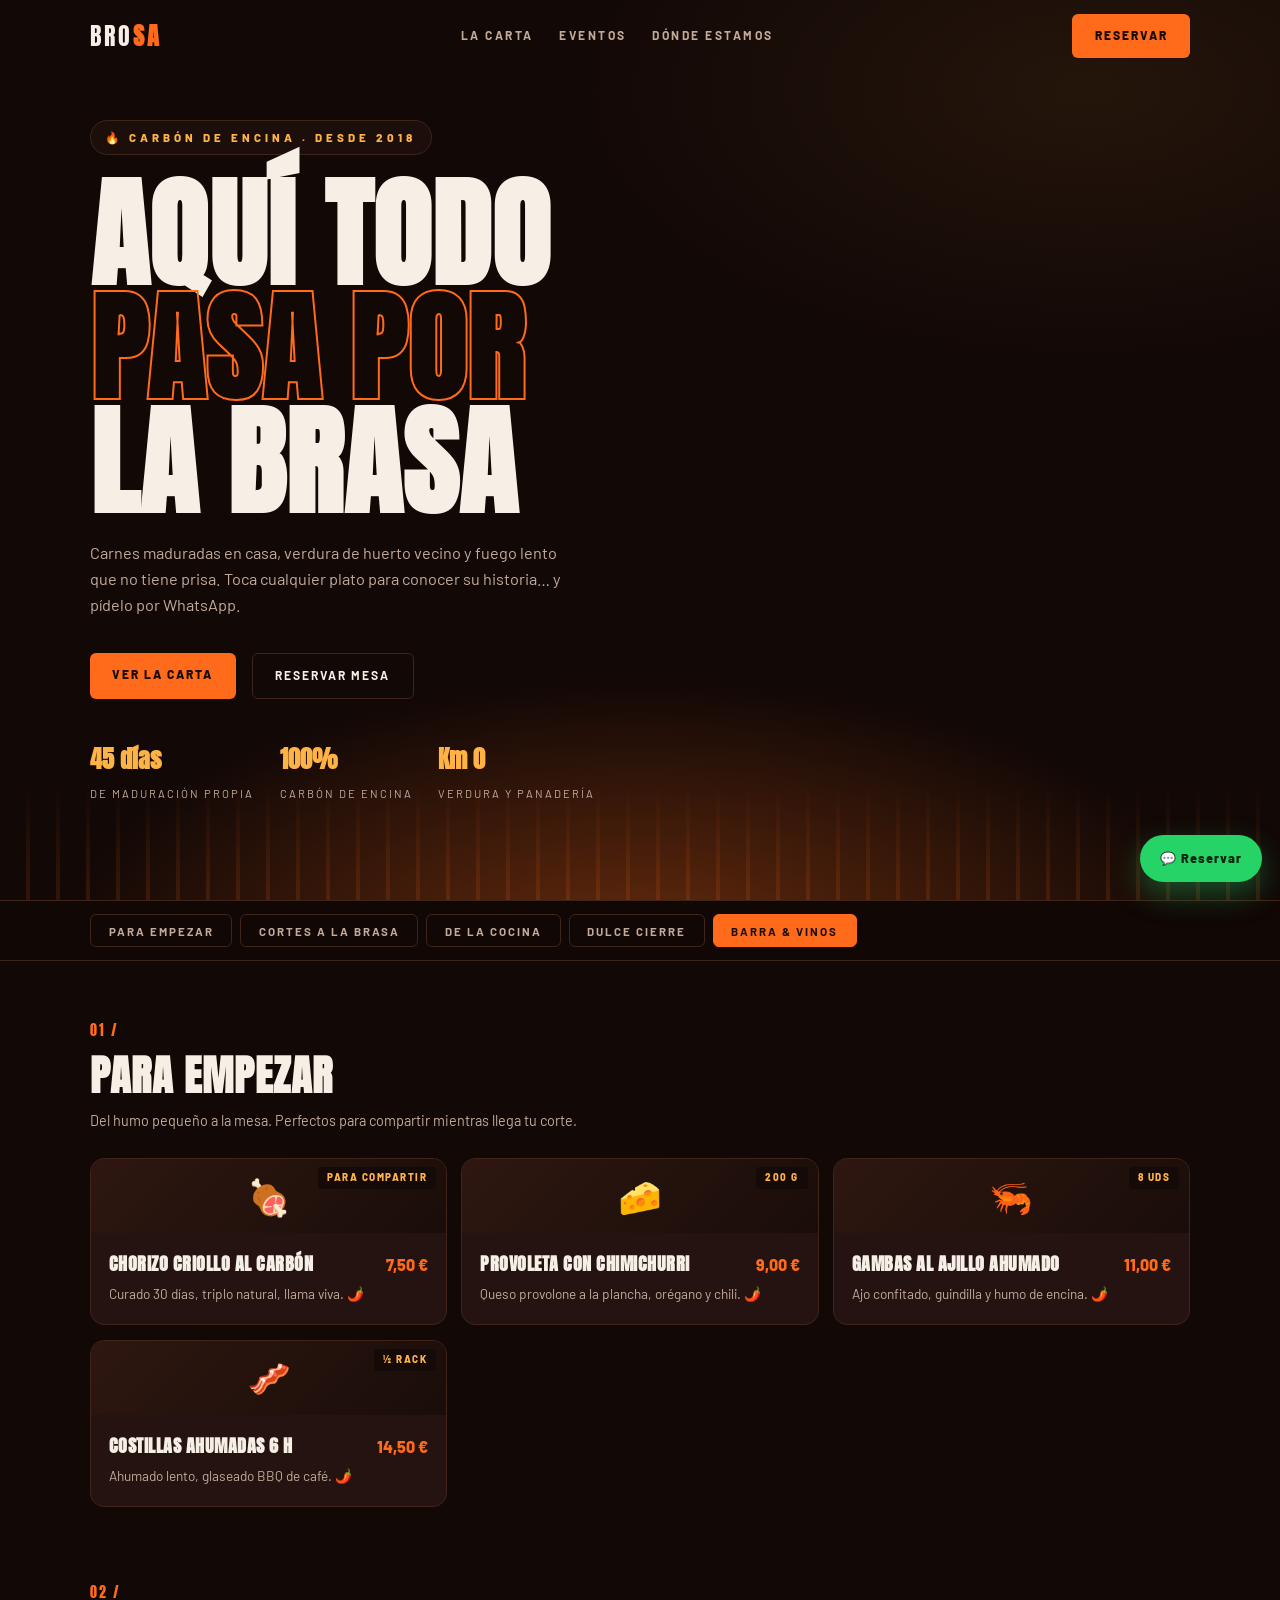
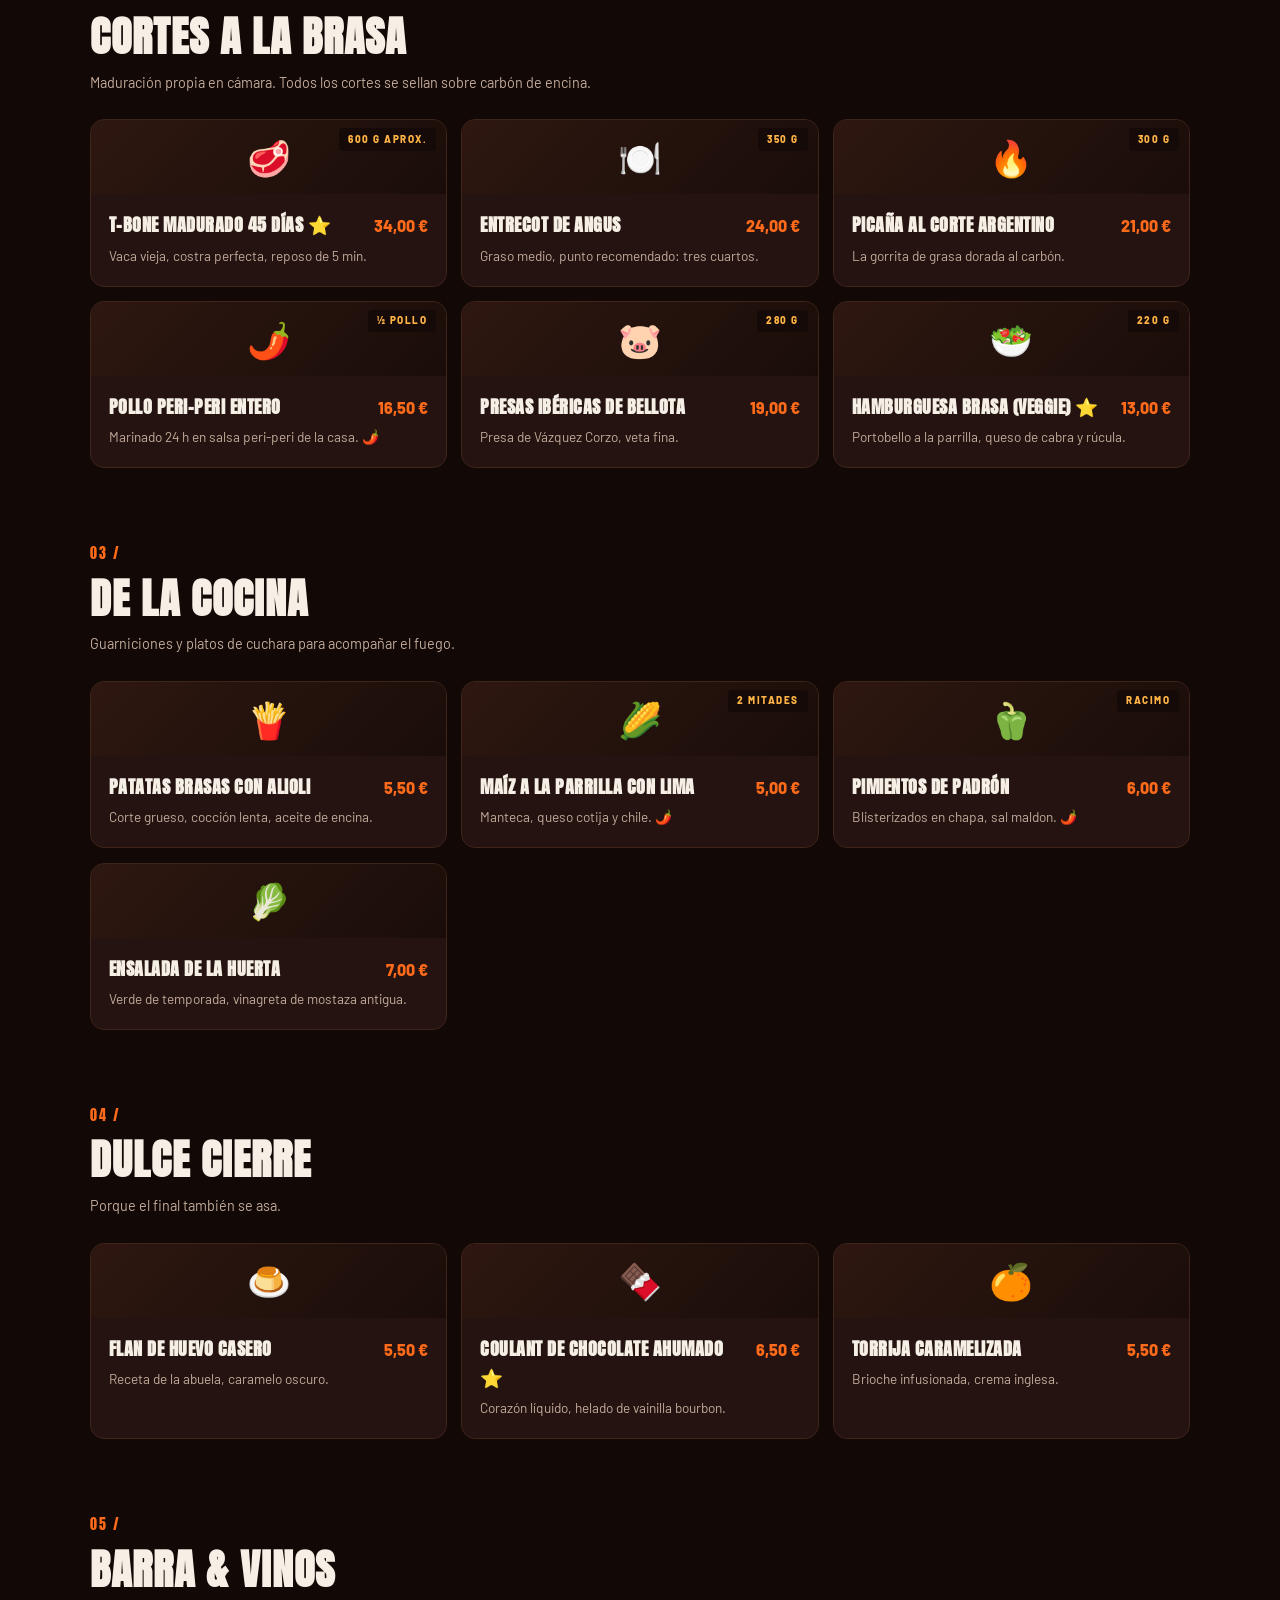
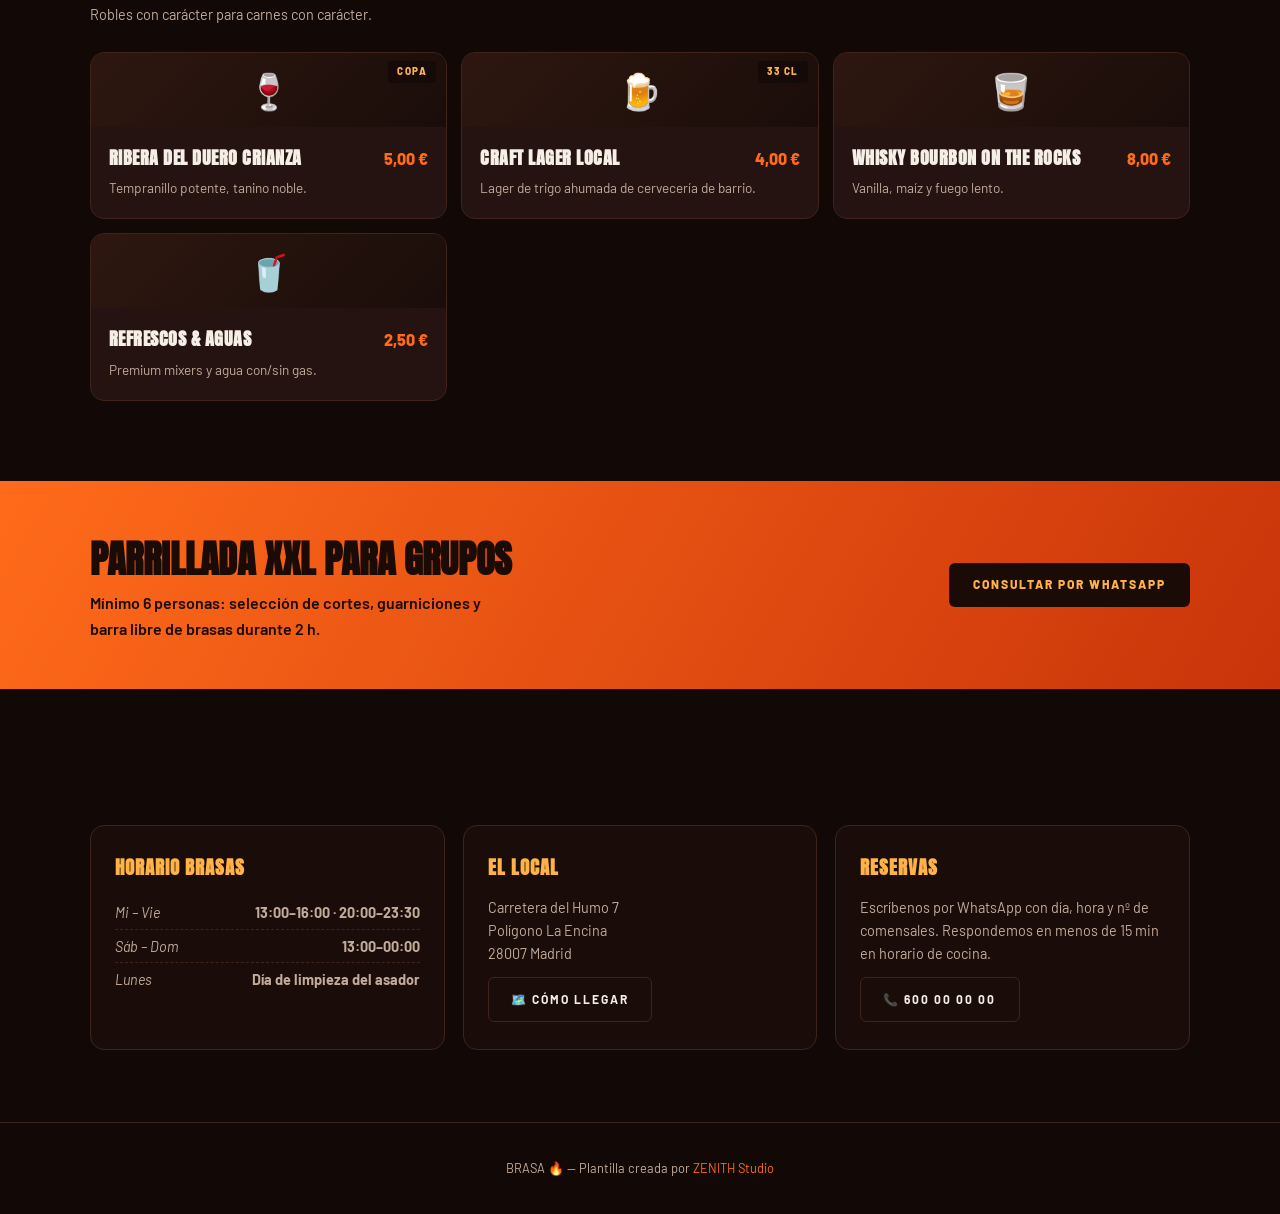
==== plantillas/brasa/index.html @ badf2548 "feat: showcase Zenith + 4 plantillas de menú (sakura, brasa, maremma, zest)" ====
<!DOCTYPE html>
<html lang="es">
<head>
  <meta charset="UTF-8">
  <meta name="viewport" content="width=device-width, initial-scale=1.0, viewport-fit=cover">
  <meta name="theme-color" content="#120806">
  <meta name="description" content="BRASA · Asador — Carta a la brasa con pedidos por WhatsApp. Plantilla web de ZENITH Studio.">
  <title>BRASA 🔥 Asador — Carta</title>

  <link rel="preconnect" href="https://fonts.googleapis.com">
  <link rel="preconnect" href="https://fonts.gstatic.com" crossorigin>
  <link href="https://fonts.googleapis.com/css2?family=Anton&family=Barlow:wght@400;600;800&display=swap" rel="stylesheet">
  <link rel="stylesheet" href="css/style.css">
</head>
<body>
  <!-- Header -->
  <header class="site-header">
    <div class="container header-row">
      <a class="brand" href="#top">BRO<b>SA</b></a>
      <nav class="nav-desktop" id="nav-desktop">
        <a href="#cortes">La carta</a>
        <a href="#promo">Eventos</a>
        <a href="#info">Dónde estamos</a>
      </nav>
      <a class="btn-fire" href="https://wa.me/34600000000?text=%C2%A1Hola%20Brasa!%20Quiero%20reservar%20mesa" target="_blank" rel="noopener">Reservar</a>
      <button class="burger" id="burger" aria-label="Abrir menú"><span></span><span></span><span></span></button>
    </div>
  </header>

  <!-- Hero -->
  <section class="hero" id="top">
    <div class="embers" id="embers" aria-hidden="true"></div>
    <div class="container">
      <span class="hero-kicker">🔥 Carbón de encina · Desde 2018</span>
      <h1>AQUÍ TODO<br><span class="stroke">PASA POR</span><br>LA BRASA</h1>
      <p>Carnes maduradas en casa, verdura de huerto vecino y fuego lento que no tiene prisa. Toca cualquier plato para conocer su historia… y pídelo por WhatsApp.</p>
      <div class="hero-actions">
        <a class="btn-fire" href="#para-empezar">Ver la carta</a>
        <a class="btn-ghost" href="https://wa.me/34600000000?text=%C2%A1Hola%20Brasa!%20Quiero%20reservar%20mesa" target="_blank" rel="noopener">Reservar mesa</a>
      </div>
      <div class="hero-badges">
        <div><b>45 días</b><span>de maduración propia</span></div>
        <div><b>100%</b><span>carbón de encina</span></div>
        <div><b>Km 0</b><span>verdura y panadería</span></div>
      </div>
    </div>
  </section>

  <!-- Categorías sticky -->
  <nav class="cat-bar" aria-label="Categorías de la carta">
    <div class="container"><div class="cat-scroll" id="cat-scroll"></div></div>
  </nav>

  <!-- Carta (renderizada desde js/menu-data.js) -->
  <main id="menu"></main>

  <!-- Promo -->
  <section class="promo" id="promo">
    <div class="container">
      <div>
        <h3>Parrillada XXL para grupos</h3>
        <p>Mínimo 6 personas: selección de cortes, guarniciones y barra libre de brasas durante 2 h.</p>
      </div>
      <a class="btn-dark" href="https://wa.me/34600000000?text=%C2%A1Hola%20Brasa!%20Quiero%20organizar%20una%20parrillada%20para%20grupo" target="_blank" rel="noopener">Consultar por WhatsApp</a>
    </div>
  </section>

  <!-- Info -->
  <section class="info" id="info">
    <div class="container">
      <div class="info-grid">
        <div class="info-card">
          <h3>Horario brasas</h3>
          <ul>
            <li><em>Mi – Vie</em><b>13:00–16:00 · 20:00–23:30</b></li>
            <li><em>Sáb – Dom</em><b>13:00–00:00</b></li>
            <li><em>Lunes</em><b>Día de limpieza del asador</b></li>
          </ul>
        </div>
        <div class="info-card">
          <h3>El local</h3>
          <p>Carretera del Humo 7<br>Polígono La Encina<br>28007 Madrid</p>
          <p style="margin-top:.7rem"><a class="btn-ghost" href="https://maps.google.com/?q=madrid" target="_blank" rel="noopener" style="display:inline-block">🗺️ Cómo llegar</a></p>
        </div>
        <div class="info-card">
          <h3>Reservas</h3>
          <p>Escríbenos por WhatsApp con día, hora y nº de comensales. Respondemos en menos de 15 min en horario de cocina.</p>
          <p style="margin-top:.7rem"><a class="btn-ghost" href="tel:+34600000000" style="display:inline-block">📞 600 00 00 00</a></p>
        </div>
      </div>
    </div>
  </section>

  <footer>
    <div class="container">
      <p>BRASA 🔥 — Plantilla creada por <a href="https://zenithdevopt.netlify.app/" target="_blank" rel="noopener">ZENITH Studio</a></p>
    </div>
  </footer>

  <!-- FAB reserva -->
  <a class="fab" href="https://wa.me/34600000000?text=%C2%A1Hola%20Brasa!%20Quiero%20reservar%20mesa" target="_blank" rel="noopener">💬 Reservar</a>

  <!-- Modal detalle plato -->
  <div class="modal-bg" id="modal-bg"><div class="modal" id="modal" role="dialog" aria-modal="true"></div></div>

  <script src="js/menu-data.js"></script>
  <script src="js/main.js"></script>
</body>
</html>
---- plantillas/brasa/css/style.css ----
/* ===================================
   BRASA · Asador — Plantilla ZENITH
   Carbón & fuego · mobile-first
   =================================== */

:root {
  --bg: #120806;
  --bg-2: #1a0d09;
  --card: #241310;
  --line: #3f241a;
  --text: #f6efe6;
  --muted: #c2ab9b;
  --fire: #ff6b1a;
  --ember: #ffb347;
  --radius: 14px;
  --font-display: "Anton", "Arial Black", sans-serif;
  --font-body: "Barlow", "Noto Sans JP", sans-serif;
}

*, *::before, *::after { margin: 0; padding: 0; box-sizing: border-box; }
html { scroll-behavior: smooth; }
body { font-family: var(--font-body); background: var(--bg); color: var(--text); line-height: 1.6; overflow-x: hidden; -webkit-font-smoothing: antialiased; }
img { max-width: 100%; display: block; }
a { color: inherit; text-decoration: none; }
ul { list-style: none; }
.container { width: min(1100px, 100% - 2.5rem); margin-inline: auto; }

/* ---------- Header ---------- */
.site-header { position: fixed; inset: 0 0 auto 0; z-index: 50; padding: 0.9rem 0; transition: 0.3s; }
.site-header.scrolled { background: rgba(18, 8, 6, 0.94); backdrop-filter: blur(12px); border-bottom: 1px solid var(--line); }
.header-row { display: flex; align-items: center; justify-content: space-between; gap: 1rem; }
.brand { font-family: var(--font-display); font-size: 1.5rem; letter-spacing: 3px; }
.brand b { color: var(--fire); }
.nav-desktop { display: flex; gap: 1.6rem; }
.nav-desktop a { font-size: 0.75rem; font-weight: 700; letter-spacing: 2.5px; text-transform: uppercase; color: var(--muted); transition: 0.25s; }
.nav-desktop a:hover { color: var(--ember); }
.burger { display: none; width: 30px; height: 24px; background: none; border: 0; cursor: pointer; }
.burger span { display: block; height: 2px; background: var(--text); margin: 5px 0; transition: 0.3s; }
.burger.open span:nth-child(1) { transform: translateY(7px) rotate(45deg); }
.burger.open span:nth-child(2) { opacity: 0; }
.burger.open span:nth-child(3) { transform: translateY(-7px) rotate(-45deg); }
.btn-fire {
  display: inline-block; background: var(--fire); color: #1a0b06; font-weight: 800;
  font-size: 0.75rem; letter-spacing: 2px; text-transform: uppercase;
  padding: 0.75rem 1.4rem; border-radius: 6px; border: 0; cursor: pointer; transition: 0.25s;
}
.btn-fire:hover { background: var(--ember); transform: translateY(-2px); box-shadow: 0 10px 26px rgba(255, 107, 26, 0.35); }

/* ---------- Hero ---------- */
.hero {
  min-height: 100svh; display: flex; align-items: center; position: relative; overflow: hidden;
  padding: 6.5rem 0 5rem;
  background:
    radial-gradient(ellipse 70% 45% at 50% 105%, rgba(255, 107, 26, 0.35), transparent 65%),
    radial-gradient(ellipse 40% 30% at 85% 10%, rgba(255, 179, 71, 0.08), transparent),
    var(--bg);
}
.hero::after { /* brasas del suelo */
  content: ""; position: absolute; left: 0; right: 0; bottom: 0; height: 120px;
  background: repeating-linear-gradient(90deg, transparent 0 26px, rgba(255, 107, 26, 0.14) 26px 30px);
  mask-image: linear-gradient(transparent, black);
  -webkit-mask-image: linear-gradient(transparent, black);
}
.embers { position: absolute; inset: 0; pointer-events: none; }
.ember-dot {
  position: absolute; bottom: -10px; width: 5px; height: 5px; border-radius: 50%;
  background: radial-gradient(circle, var(--ember), var(--fire));
  animation: rise linear forwards; opacity: 0;
}
@keyframes rise {
  0% { transform: translateY(0) scale(1); opacity: 0.9; }
  100% { transform: translateY(-85vh) translateX(var(--sway, 30px)) scale(0.2); opacity: 0; }
}
.hero-kicker { display: inline-block; font-weight: 800; font-size: 0.72rem; letter-spacing: 4px; text-transform: uppercase; color: var(--ember); border: 1px solid var(--line); padding: 0.45rem 0.9rem; border-radius: 999px; margin-bottom: 1.4rem; background: rgba(36, 19, 16, 0.6); }
.hero h1 { font-family: var(--font-display); font-size: clamp(3rem, 13vw, 7.5rem); line-height: 0.95; text-transform: uppercase; letter-spacing: 1px; }
.hero h1 .stroke { color: transparent; -webkit-text-stroke: 2px var(--fire); }
.hero p { max-width: 30rem; color: var(--muted); margin: 1.3rem 0 2.2rem; font-size: 1.02rem; }
.hero-actions { display: flex; gap: 1rem; flex-wrap: wrap; }
.btn-ghost { border: 1px solid var(--line); color: var(--text); padding: 0.75rem 1.4rem; border-radius: 6px; font-weight: 700; font-size: 0.75rem; letter-spacing: 2px; text-transform: uppercase; transition: 0.25s; display: inline-block; }
.btn-ghost:hover { border-color: var(--fire); color: var(--fire); }
.hero-badges { display: flex; gap: 1.6rem; margin-top: 2.6rem; flex-wrap: wrap; }
.hero-badges div b { display: block; font-family: var(--font-display); font-size: 1.5rem; color: var(--ember); }
.hero-badges div span { font-size: 0.7rem; letter-spacing: 2px; text-transform: uppercase; color: var(--muted); }

/* ---------- Categorías sticky ---------- */
.cat-bar { position: sticky; top: 0; z-index: 40; background: rgba(18, 8, 6, 0.95); backdrop-filter: blur(12px); border-block: 1px solid var(--line); }
.cat-scroll { display: flex; gap: 0.5rem; overflow-x: auto; padding: 0.8rem 0; scrollbar-width: none; }
.cat-scroll::-webkit-scrollbar { display: none; }
.chip {
  flex: 0 0 auto; background: transparent; border: 1px solid var(--line); color: var(--muted);
  font-family: var(--font-body); font-weight: 700; font-size: 0.72rem; letter-spacing: 2px; text-transform: uppercase;
  padding: 0.55rem 1.1rem; border-radius: 6px; cursor: pointer; transition: 0.25s;
}
.chip.active, .chip:hover { background: var(--fire); border-color: var(--fire); color: #1a0b06; }

/* ---------- Carta ---------- */
.menu-section { padding: 3.5rem 0 1rem; scroll-margin-top: 4.2rem; }
.menu-head { margin-bottom: 1.6rem; }
.menu-head .num { font-family: var(--font-display); color: var(--fire); font-size: 0.9rem; letter-spacing: 2px; }
.menu-head h2 { font-family: var(--font-display); text-transform: uppercase; font-size: clamp(1.8rem, 6vw, 2.6rem); letter-spacing: 1px; }
.menu-head p { color: var(--muted); font-size: 0.9rem; max-width: 34rem; }

.dish-list { display: grid; gap: 0.9rem; grid-template-columns: repeat(auto-fill, minmax(min(100%, 330px), 1fr)); }
.dish {
  background: var(--card); border: 1px solid var(--line); border-radius: var(--radius);
  overflow: hidden; cursor: pointer; transition: 0.3s; outline-offset: 2px;
  opacity: 0; transform: translateY(20px);
}
.dish.visible { opacity: 1; transform: none; transition: opacity 0.5s ease, transform 0.5s ease, border-color 0.3s; }
.dish:hover { border-color: var(--fire); transform: translateY(-4px); }
.dish-banner { height: 74px; display: grid; place-items: center; font-size: 2.2rem; background: linear-gradient(135deg, #2e1710, #1a0d09); position: relative; }
.dish-banner .weight { position: absolute; top: 8px; right: 10px; font-size: 0.62rem; font-weight: 800; letter-spacing: 1.5px; text-transform: uppercase; color: var(--ember); background: rgba(18, 8, 6, 0.75); padding: 0.2rem 0.55rem; border-radius: 4px; }
.dish-body { padding: 1rem 1.1rem 1.2rem; }
.dish-top { display: flex; justify-content: space-between; gap: 0.8rem; align-items: baseline; }
.dish-name { font-family: var(--font-display); font-size: 1.15rem; letter-spacing: 0.5px; text-transform: uppercase; }
.dish-price { color: var(--fire); font-weight: 800; white-space: nowrap; }
.dish-desc { color: var(--muted); font-size: 0.85rem; margin-top: 0.3rem; }
.spicy { color: #ff4d2e; letter-spacing: 1px; }

/* ---------- Franja promo ---------- */
.promo { margin: 4rem 0; padding: 3rem 0; background: linear-gradient(120deg, #ff6b1a, #c9340a); color: #1a0b06; position: relative; overflow: hidden; }
.promo .container { display: flex; align-items: center; justify-content: space-between; gap: 1.5rem; flex-wrap: wrap; }
.promo h3 { font-family: var(--font-display); font-size: clamp(1.6rem, 5vw, 2.4rem); text-transform: uppercase; }
.promo p { font-weight: 600; max-width: 26rem; }
.promo .btn-dark { background: #1a0b06; color: var(--ember); padding: 0.8rem 1.5rem; border-radius: 6px; font-weight: 800; letter-spacing: 2px; text-transform: uppercase; font-size: 0.75rem; transition: 0.25s; }
.promo .btn-dark:hover { transform: translateY(-2px); box-shadow: 0 12px 26px rgba(0,0,0,.35); }

/* ---------- Info ---------- */
.info { padding: 4.5rem 0; }
.info-grid { display: grid; gap: 1.1rem; grid-template-columns: repeat(auto-fit, minmax(240px, 1fr)); }
.info-card { background: var(--bg-2); border: 1px solid var(--line); border-radius: var(--radius); padding: 1.7rem 1.5rem; }
.info-card h3 { font-family: var(--font-display); text-transform: uppercase; letter-spacing: 1px; margin-bottom: 0.8rem; color: var(--ember); }
.info-card p, .info-card li { color: var(--muted); font-size: 0.9rem; }
.info-card li { display: flex; justify-content: space-between; padding: 0.3rem 0; border-bottom: 1px dashed var(--line); }
.info-card li:last-child { border: 0; }

footer { border-top: 1px solid var(--line); padding: 2.2rem 0; text-align: center; color: var(--muted); font-size: 0.8rem; }
footer a { color: var(--fire); }

/* ---------- FAB WhatsApp ---------- */
.fab {
  position: fixed; right: 1.1rem; bottom: calc(1.1rem + env(safe-area-inset-bottom)); z-index: 60;
  display: inline-flex; align-items: center; gap: 0.5rem;
  background: #25d366; color: #07260f; font-weight: 800; font-size: 0.8rem; letter-spacing: 1px;
  padding: 0.85rem 1.25rem; border-radius: 999px; box-shadow: 0 12px 30px rgba(37, 211, 102, 0.35);
  transition: 0.25s;
}
.fab:hover { transform: scale(1.06); }

/* ---------- Modal plato ---------- */
.modal-bg { position: fixed; inset: 0; z-index: 90; background: rgba(8, 3, 2, 0.78); backdrop-filter: blur(5px); display: grid; place-items: end center; opacity: 0; pointer-events: none; transition: 0.3s; }
.modal-bg.open { opacity: 1; pointer-events: auto; }
.modal {
  width: min(520px, 100%); background: var(--bg-2); border: 1px solid var(--line); border-bottom: 0;
  border-radius: 18px 18px 0 0; padding: 1.6rem 1.6rem 2.2rem;
  transform: translateY(60px); transition: 0.35s cubic-bezier(0.22, 1, 0.36, 1);
  max-height: 85svh; overflow-y: auto;
}
.modal-bg.open .modal { transform: none; }
@media (min-width: 721px) { .modal-bg { place-items: center; } .modal { border-radius: 18px; border-bottom: 1px solid var(--line); } }
.modal-art { font-size: 3rem; }
.modal h3 { font-family: var(--font-display); text-transform: uppercase; font-size: 1.7rem; margin: 0.4rem 0 0.2rem; }
.modal .modal-price { color: var(--fire); font-weight: 800; font-size: 1.3rem; margin-bottom: 0.8rem; }
.modal p { color: var(--muted); font-size: 0.95rem; margin-bottom: 1.4rem; }
.modal-actions { display: flex; gap: 0.8rem; flex-wrap: wrap; }

/* ---------- Responsive ---------- */
@media (max-width: 860px) {
  .nav-desktop { display: none; }
  .burger { display: block; }
  .header-row > .btn-fire { display: none; }
  .nav-desktop.mobile-open {
    display: flex; position: fixed; inset: 0; z-index: 55; background: rgba(18, 8, 6, 0.98);
    flex-direction: column; align-items: center; justify-content: center; gap: 2.2rem;
  }
  .nav-desktop.mobile-open a { font-size: 1.05rem; }
}
@media (prefers-reduced-motion: reduce) { *, *::before, *::after { animation-duration: 0.01ms !important; transition-duration: 0.01ms !important; } }
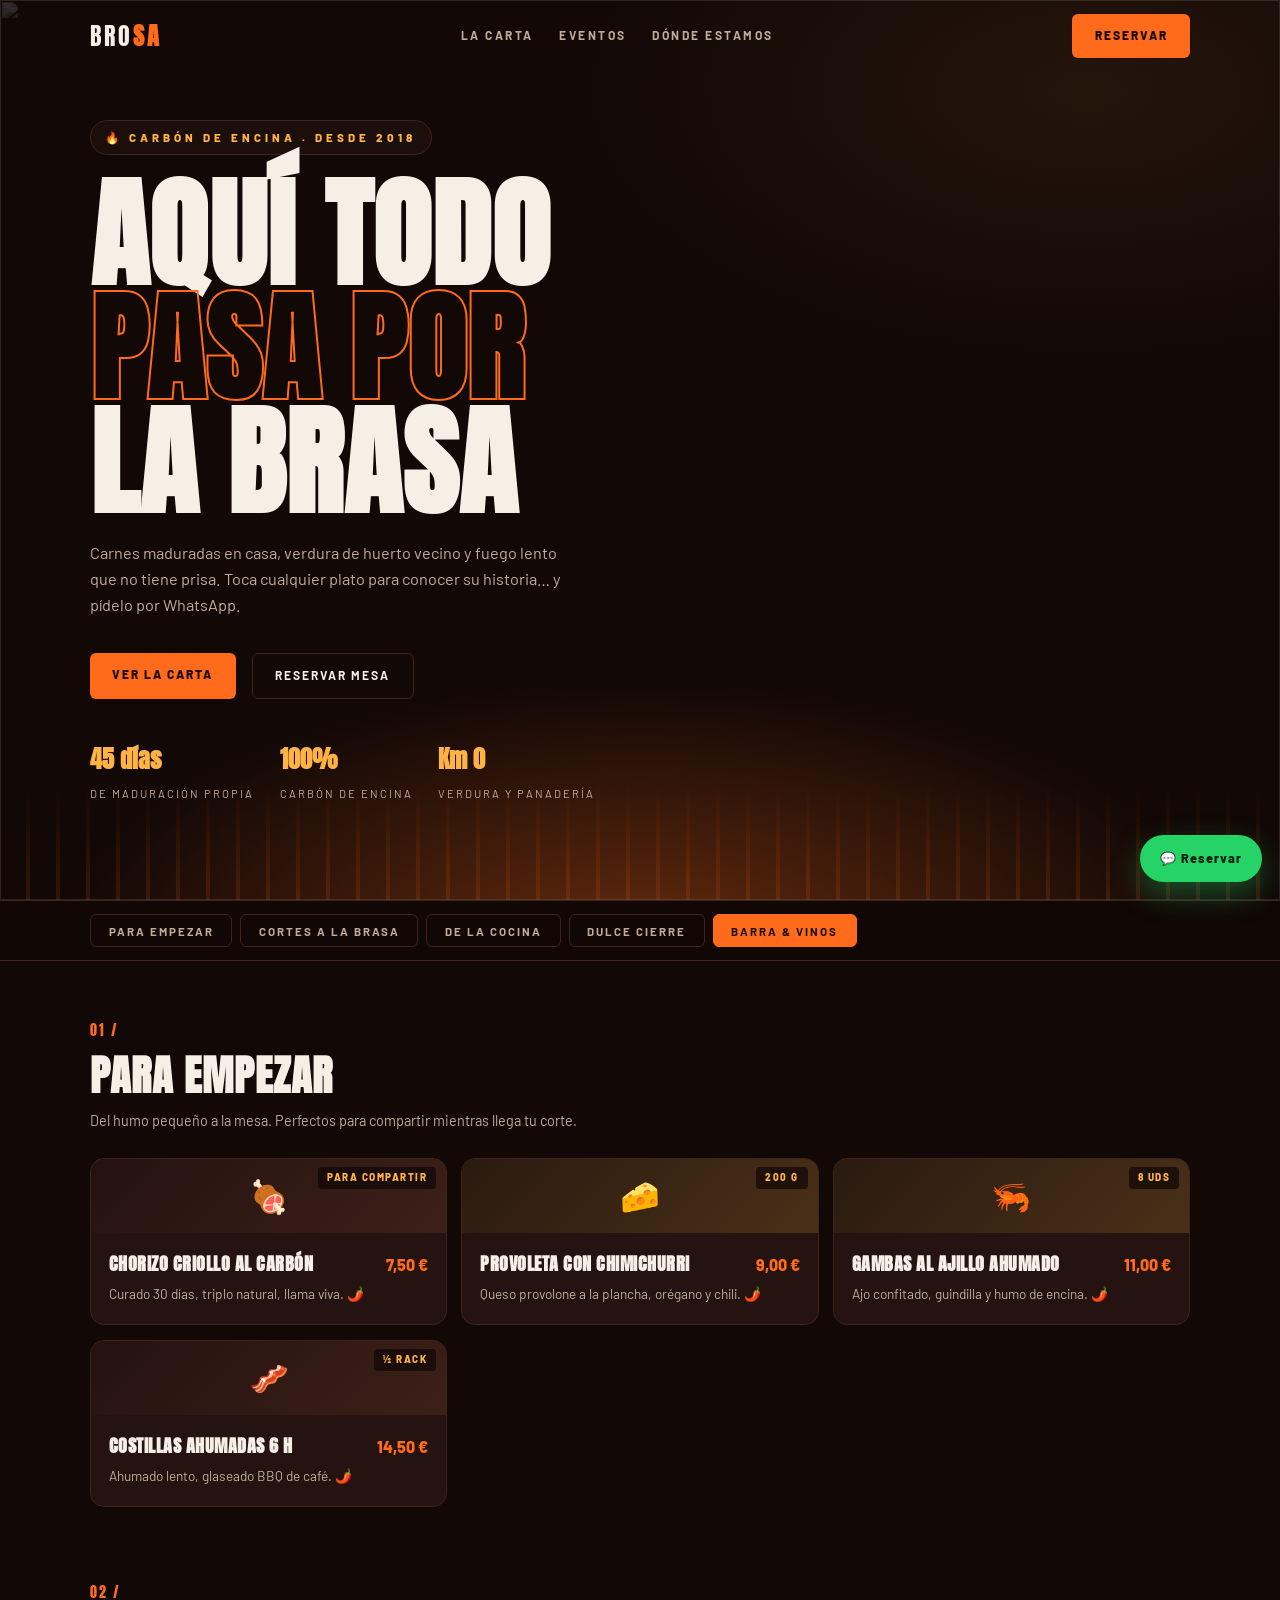
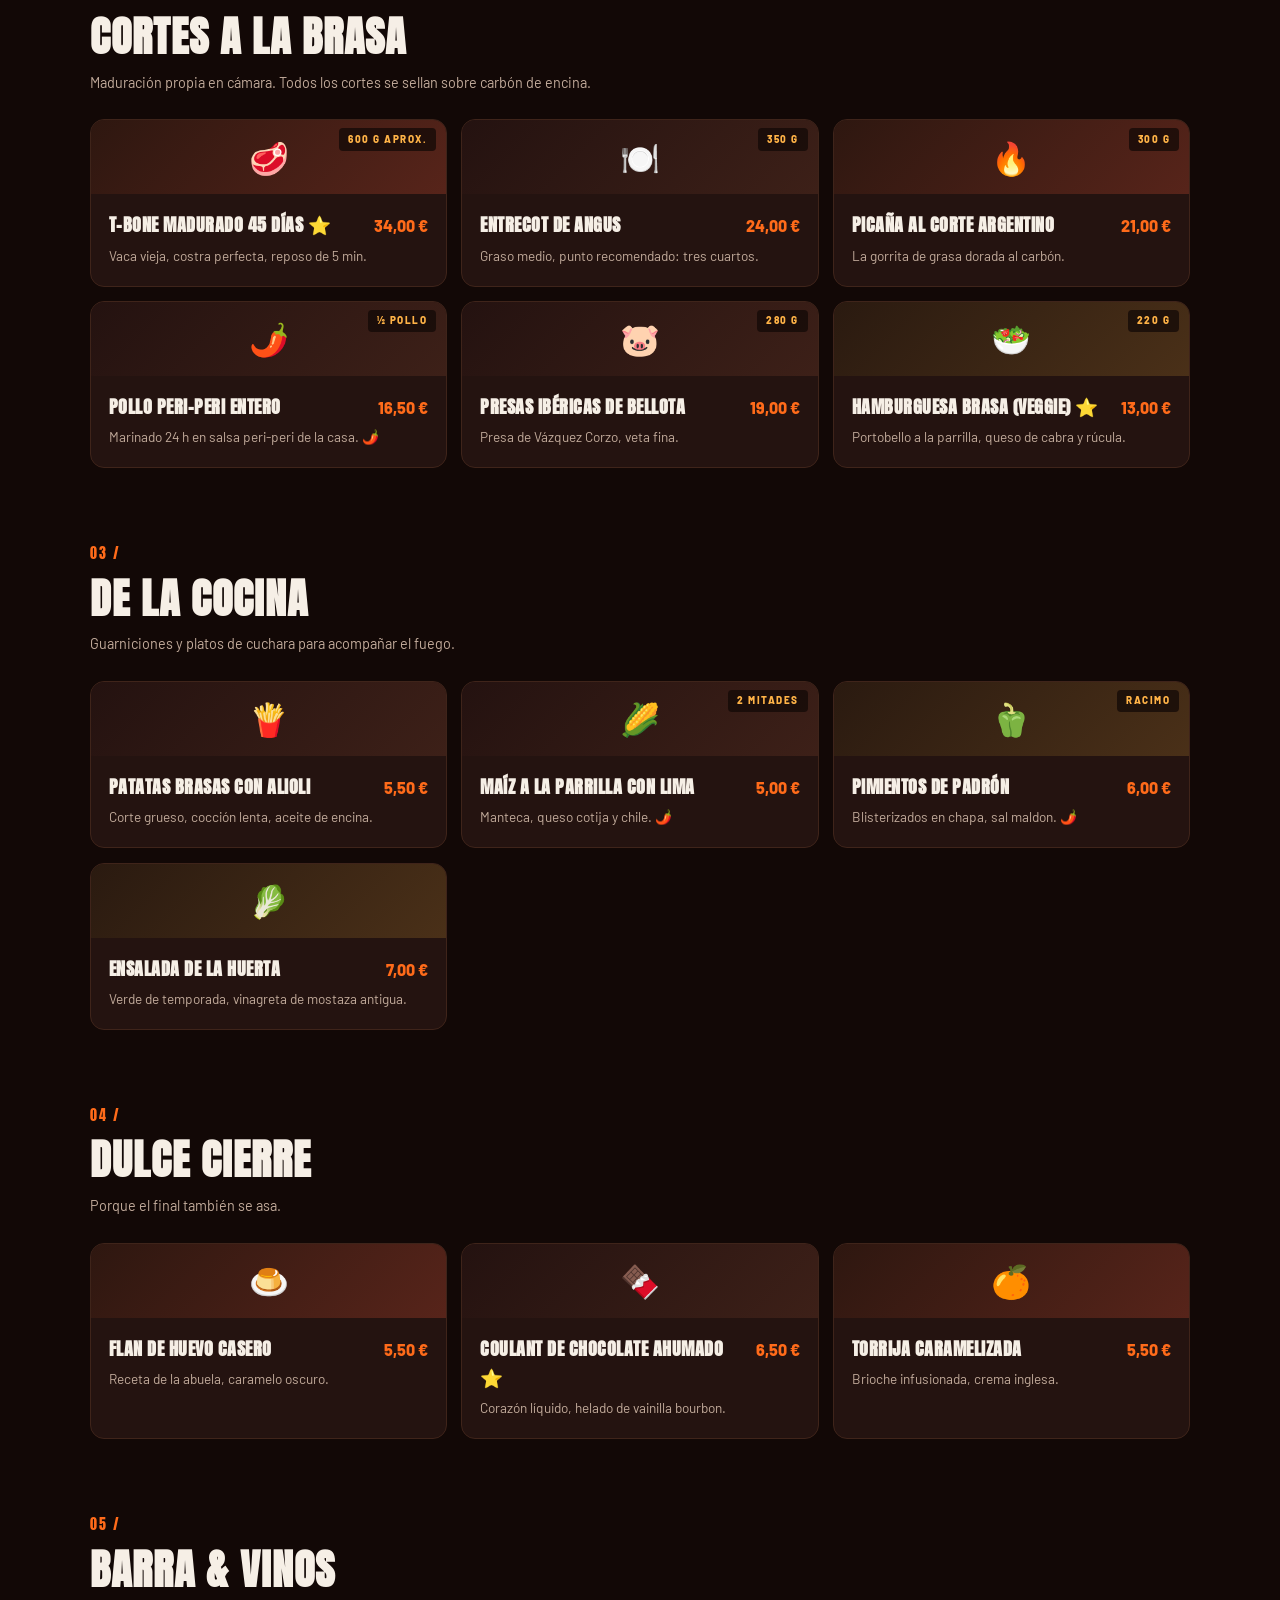
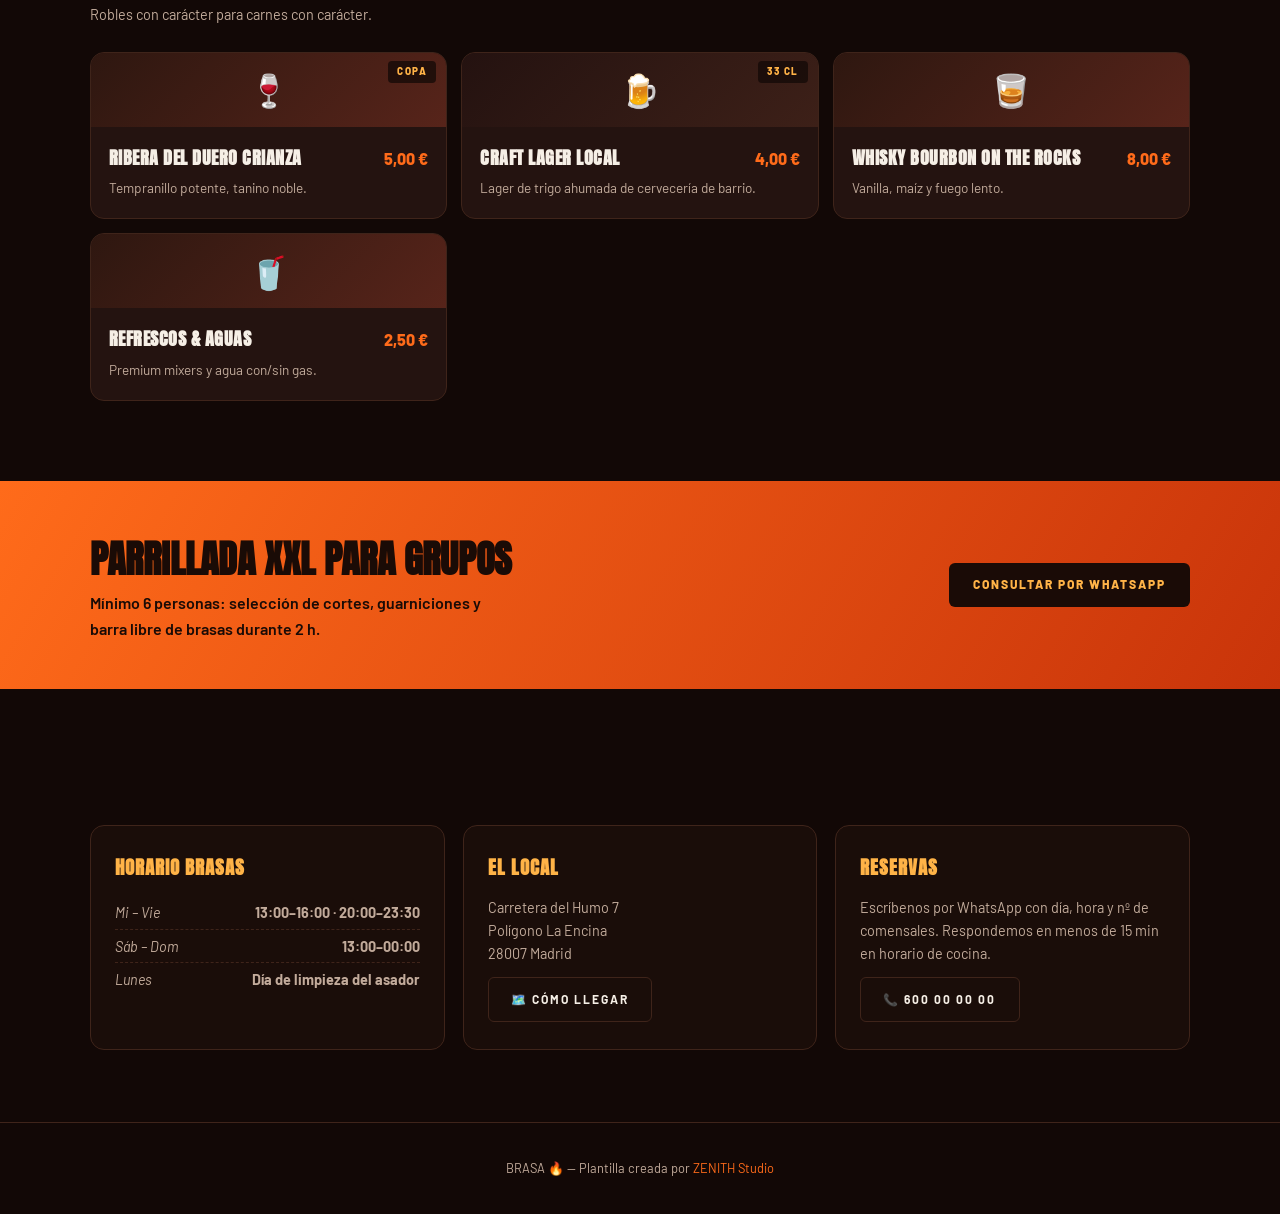
==== commit 3c6d288c: "feat: fotos reales de platos (Unsplash) en las 4 plantillas + showcase - js/photos.js en sakura/bras" ====
--- a/plantillas/brasa/index.html
+++ b/plantillas/brasa/index.html
@@ -29,6 +29,7 @@
 
   <!-- Hero -->
   <section class="hero" id="top">
+    <img class="hero-photo" src="https://images.unsplash.com/photo-1544025162-d76694265947?auto=format&fit=crop&w=1200&q=70" alt="" aria-hidden="true">
     <div class="embers" id="embers" aria-hidden="true"></div>
     <div class="container">
       <span class="hero-kicker">🔥 Carbón de encina · Desde 2018</span>
@@ -104,6 +105,7 @@
   <div class="modal-bg" id="modal-bg"><div class="modal" id="modal" role="dialog" aria-modal="true"></div></div>
 
   <script src="js/menu-data.js"></script>
+  <script src="js/photos.js"></script>
   <script src="js/main.js"></script>
 </body>
 </html>
--- a/plantillas/brasa/css/style.css
+++ b/plantillas/brasa/css/style.css
@@ -176,3 +176,16 @@
   .nav-desktop.mobile-open a { font-size: 1.05rem; }
 }
 @media (prefers-reduced-motion: reduce) { *, *::before, *::after { animation-duration: 0.01ms !important; transition-duration: 0.01ms !important; } }
+
+/* ---------- Fotos de platos (Unsplash) ---------- */
+.dish-banner { padding: 0; overflow: hidden; }
+.dish-photo { width: 100%; height: 100%; object-fit: cover; display: block; }
+.ph-broken { display: grid; place-items: center; font-size: 2rem; width: 100%; }
+.modal-art { margin: -1.4rem -1.4rem 1.1rem; }
+.drawer-photo { width: 100%; aspect-ratio: 16 / 9; object-fit: cover; display: block; border-radius: 14px 14px 0 0; }
+
+.hero { position: relative; }
+.hero-photo { position: absolute; inset: 0; width: 100%; height: 100%; object-fit: cover; opacity: 0.22; filter: saturate(0.9) brightness(0.7); pointer-events: none; }
+.hero .container { position: relative; z-index: 1; }
+
+.modal-art .ph-broken { width: 100%; aspect-ratio: 16 / 9; border-radius: 14px 14px 0 0; font-size: 3rem; }
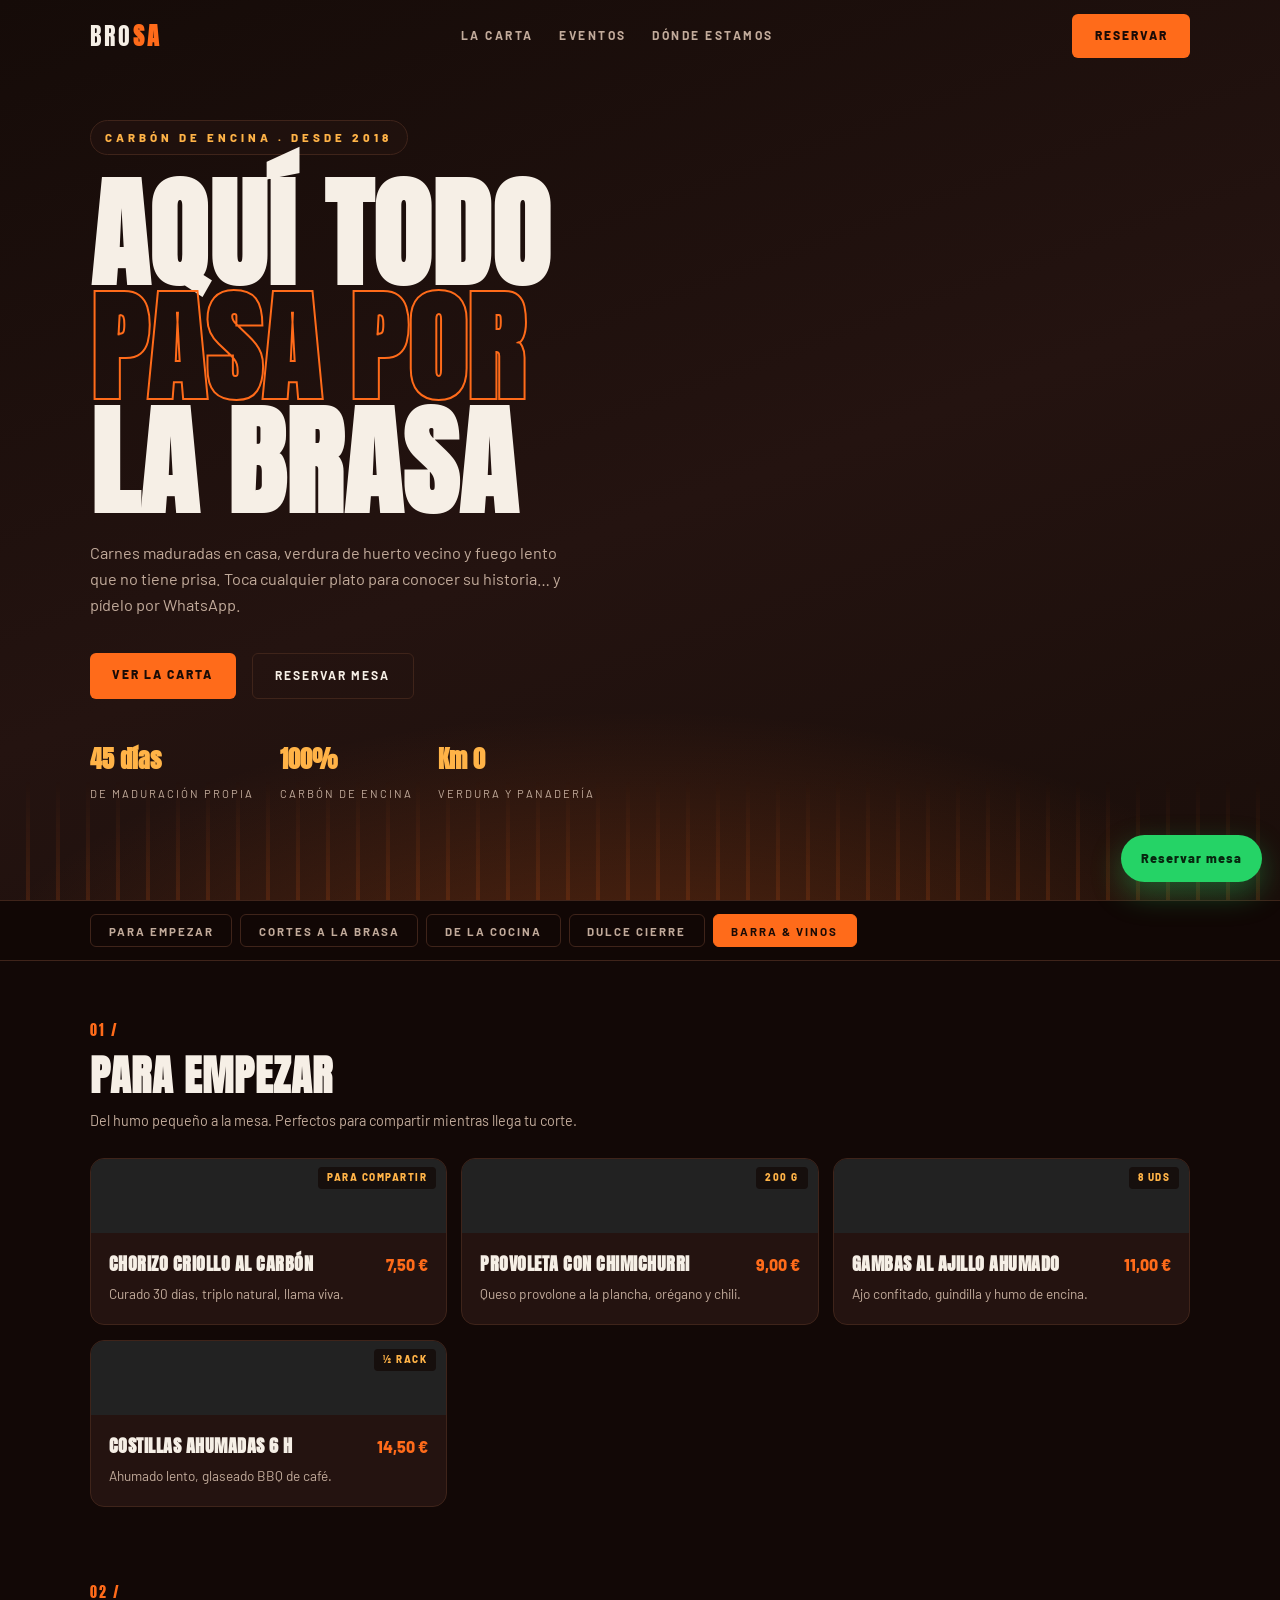
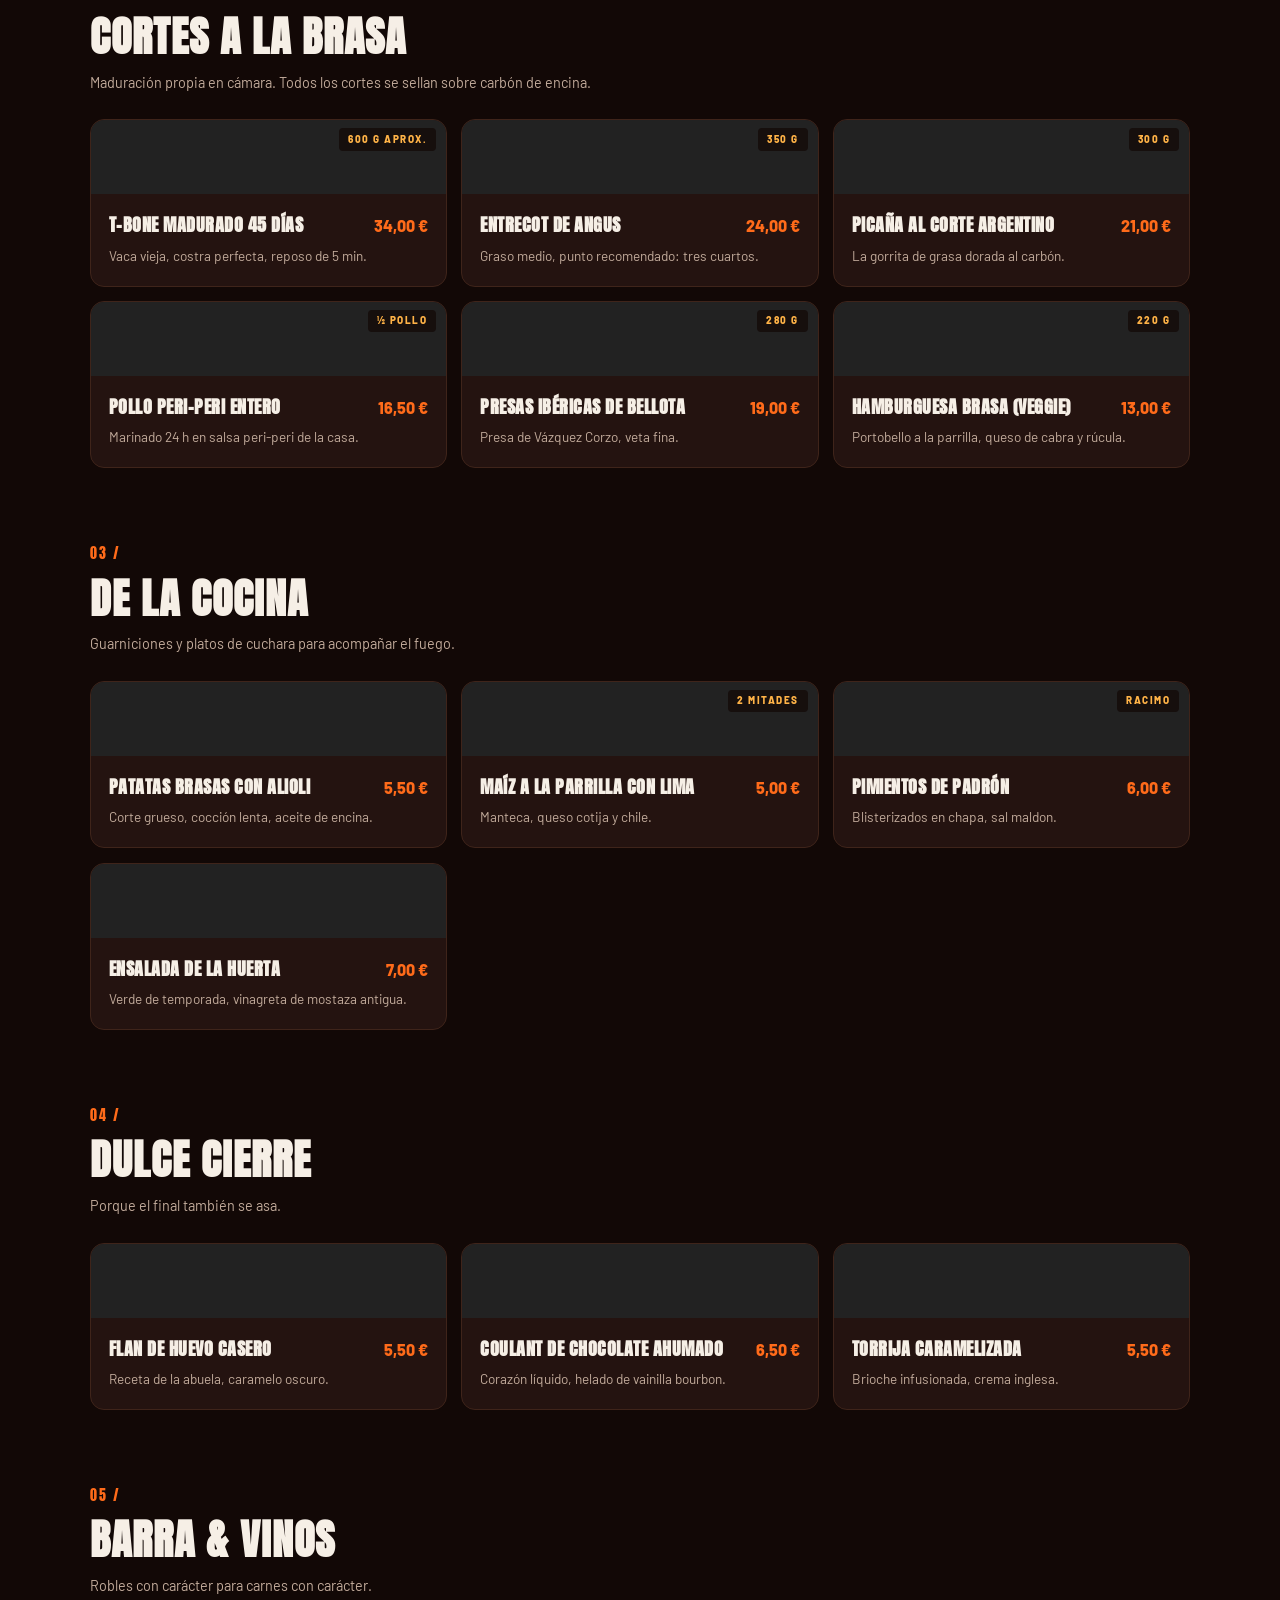
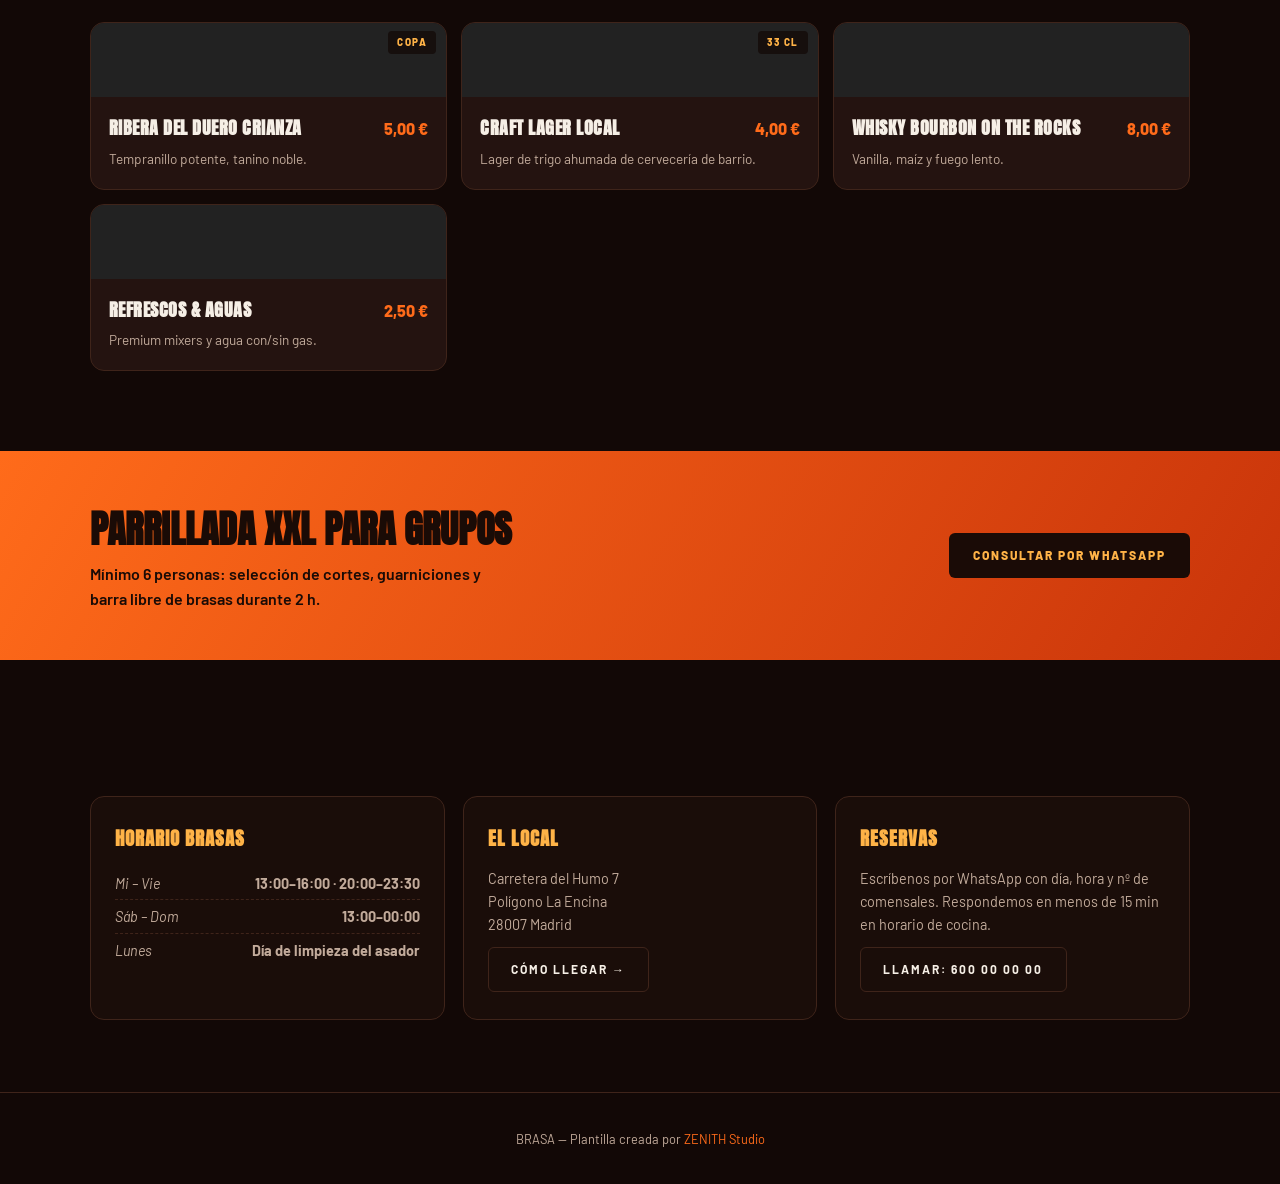
==== commit 2c7d00b7: "fix: eliminar emojis por completo y reemplazar imágenes rotas por placeholders visibles (placehold.c" ====
--- a/plantillas/brasa/index.html
+++ b/plantillas/brasa/index.html
@@ -5,7 +5,7 @@
   <meta name="viewport" content="width=device-width, initial-scale=1.0, viewport-fit=cover">
   <meta name="theme-color" content="#120806">
   <meta name="description" content="BRASA · Asador — Carta a la brasa con pedidos por WhatsApp. Plantilla web de ZENITH Studio.">
-  <title>BRASA 🔥 Asador — Carta</title>
+  <title>BRASA · Asador — Carta</title>
 
   <link rel="preconnect" href="https://fonts.googleapis.com">
   <link rel="preconnect" href="https://fonts.gstatic.com" crossorigin>
@@ -29,10 +29,9 @@
 
   <!-- Hero -->
   <section class="hero" id="top">
-    <img class="hero-photo" src="https://images.unsplash.com/photo-1544025162-d76694265947?auto=format&fit=crop&w=1200&q=70" alt="" aria-hidden="true">
     <div class="embers" id="embers" aria-hidden="true"></div>
     <div class="container">
-      <span class="hero-kicker">🔥 Carbón de encina · Desde 2018</span>
+      <span class="hero-kicker">Carbón de encina · Desde 2018</span>
       <h1>AQUÍ TODO<br><span class="stroke">PASA POR</span><br>LA BRASA</h1>
       <p>Carnes maduradas en casa, verdura de huerto vecino y fuego lento que no tiene prisa. Toca cualquier plato para conocer su historia… y pídelo por WhatsApp.</p>
       <div class="hero-actions">
@@ -81,12 +80,12 @@
         <div class="info-card">
           <h3>El local</h3>
           <p>Carretera del Humo 7<br>Polígono La Encina<br>28007 Madrid</p>
-          <p style="margin-top:.7rem"><a class="btn-ghost" href="https://maps.google.com/?q=madrid" target="_blank" rel="noopener" style="display:inline-block">🗺️ Cómo llegar</a></p>
+          <p style="margin-top:.7rem"><a class="btn-ghost" href="https://maps.google.com/?q=madrid" target="_blank" rel="noopener" style="display:inline-block">Cómo llegar →</a></p>
         </div>
         <div class="info-card">
           <h3>Reservas</h3>
           <p>Escríbenos por WhatsApp con día, hora y nº de comensales. Respondemos en menos de 15 min en horario de cocina.</p>
-          <p style="margin-top:.7rem"><a class="btn-ghost" href="tel:+34600000000" style="display:inline-block">📞 600 00 00 00</a></p>
+          <p style="margin-top:.7rem"><a class="btn-ghost" href="tel:+34600000000" style="display:inline-block">Llamar: 600 00 00 00</a></p>
         </div>
       </div>
     </div>
@@ -94,12 +93,12 @@
 
   <footer>
     <div class="container">
-      <p>BRASA 🔥 — Plantilla creada por <a href="https://zenithdevopt.netlify.app/" target="_blank" rel="noopener">ZENITH Studio</a></p>
+      <p>BRASA — Plantilla creada por <a href="https://zenithdevopt.netlify.app/" target="_blank" rel="noopener">ZENITH Studio</a></p>
     </div>
   </footer>
 
   <!-- FAB reserva -->
-  <a class="fab" href="https://wa.me/34600000000?text=%C2%A1Hola%20Brasa!%20Quiero%20reservar%20mesa" target="_blank" rel="noopener">💬 Reservar</a>
+  <a class="fab" href="https://wa.me/34600000000?text=%C2%A1Hola%20Brasa!%20Quiero%20reservar%20mesa" target="_blank" rel="noopener">Reservar mesa</a>
 
   <!-- Modal detalle plato -->
   <div class="modal-bg" id="modal-bg"><div class="modal" id="modal" role="dialog" aria-modal="true"></div></div>
--- a/plantillas/brasa/css/style.css
+++ b/plantillas/brasa/css/style.css
@@ -177,7 +177,7 @@
 }
 @media (prefers-reduced-motion: reduce) { *, *::before, *::after { animation-duration: 0.01ms !important; transition-duration: 0.01ms !important; } }
 
-/* ---------- Fotos de platos (Unsplash) ---------- */
+/* ---------- Imágenes de plato ---------- */
 .dish-banner { padding: 0; overflow: hidden; }
 .dish-photo { width: 100%; height: 100%; object-fit: cover; display: block; }
 .ph-broken { display: grid; place-items: center; font-size: 2rem; width: 100%; }
@@ -189,3 +189,7 @@
 .hero .container { position: relative; z-index: 1; }
 
 .modal-art .ph-broken { width: 100%; aspect-ratio: 16 / 9; border-radius: 14px 14px 0 0; font-size: 3rem; }
+
+/* Marco con degradado temático detrás de los monogramas */
+.dish-banner, .modal-art { background: linear-gradient(135deg,#2e1710,#57241a); }
+.hero { background-image: radial-gradient(ellipse 90% 60% at 50% 115%, rgba(255,106,26,.28), transparent 60%), linear-gradient(160deg,#150b08 0%, #241310 55%, #1a0e0a 100%); }
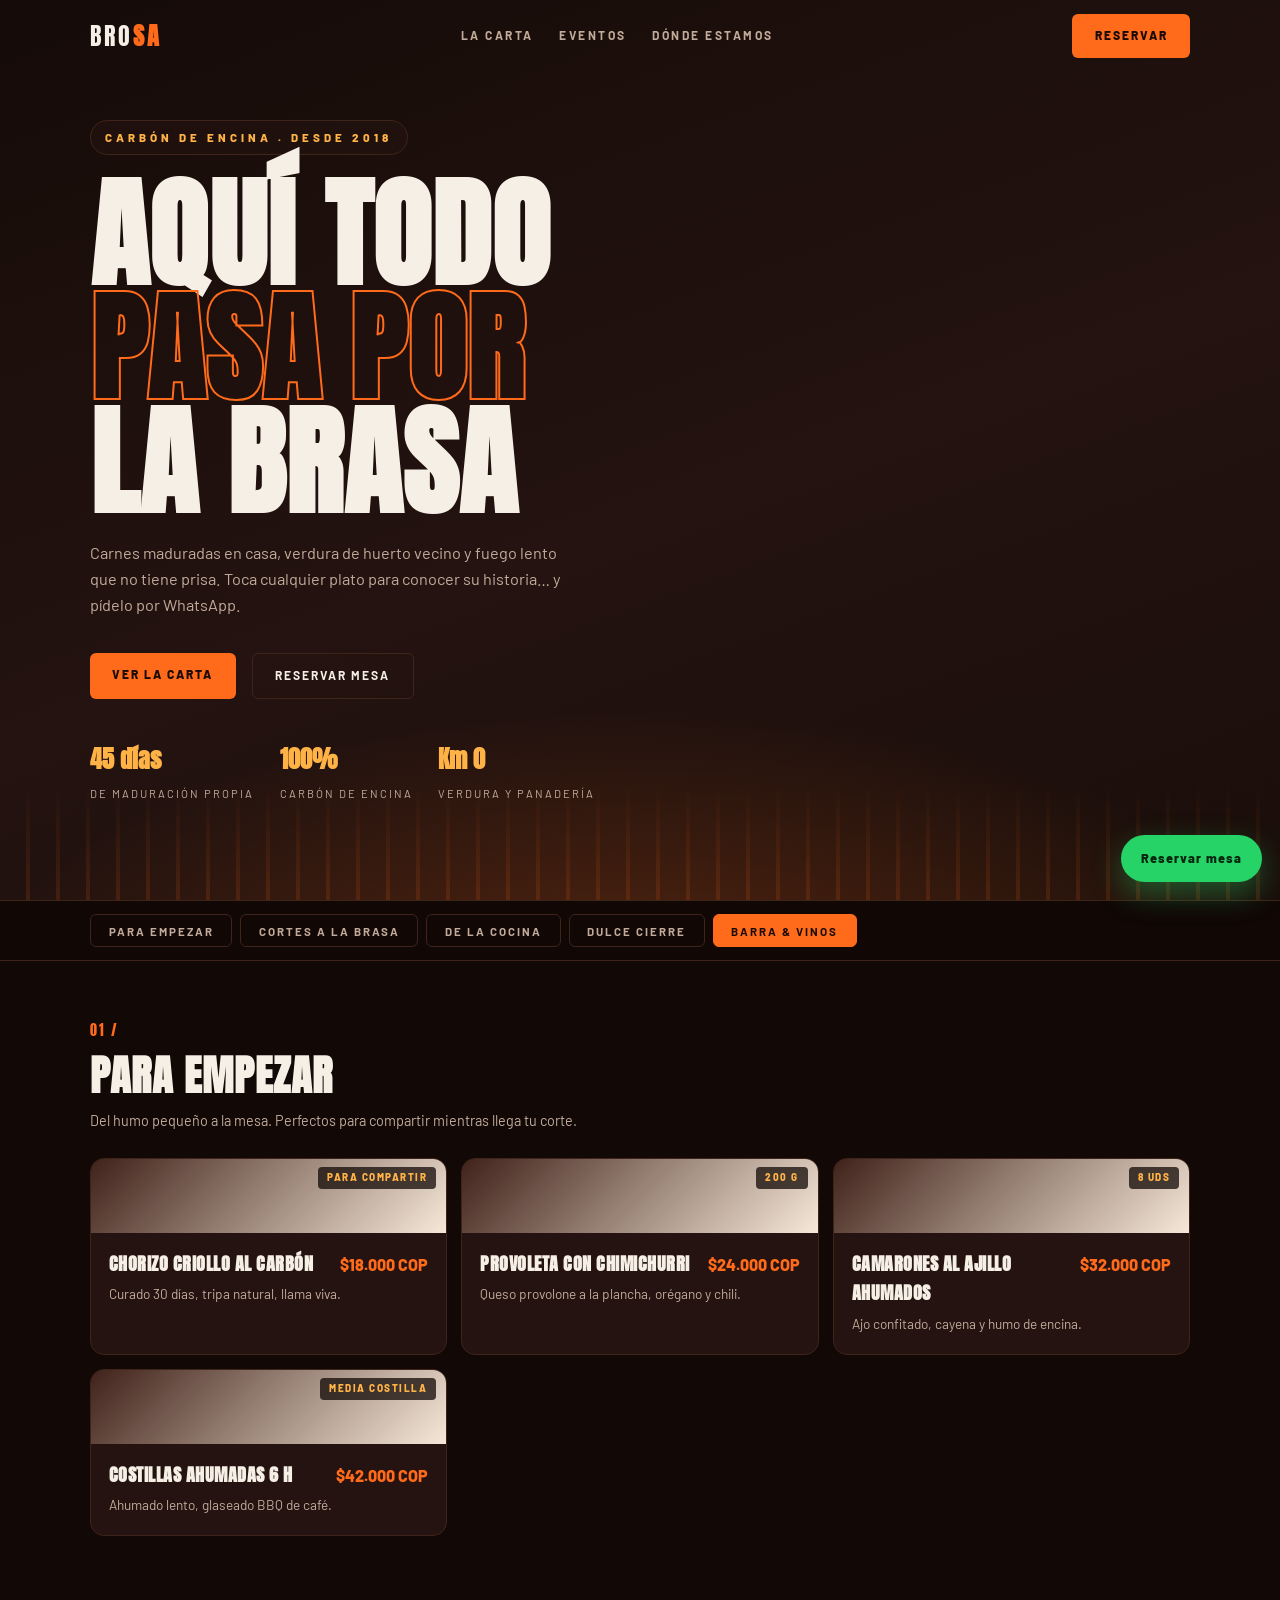
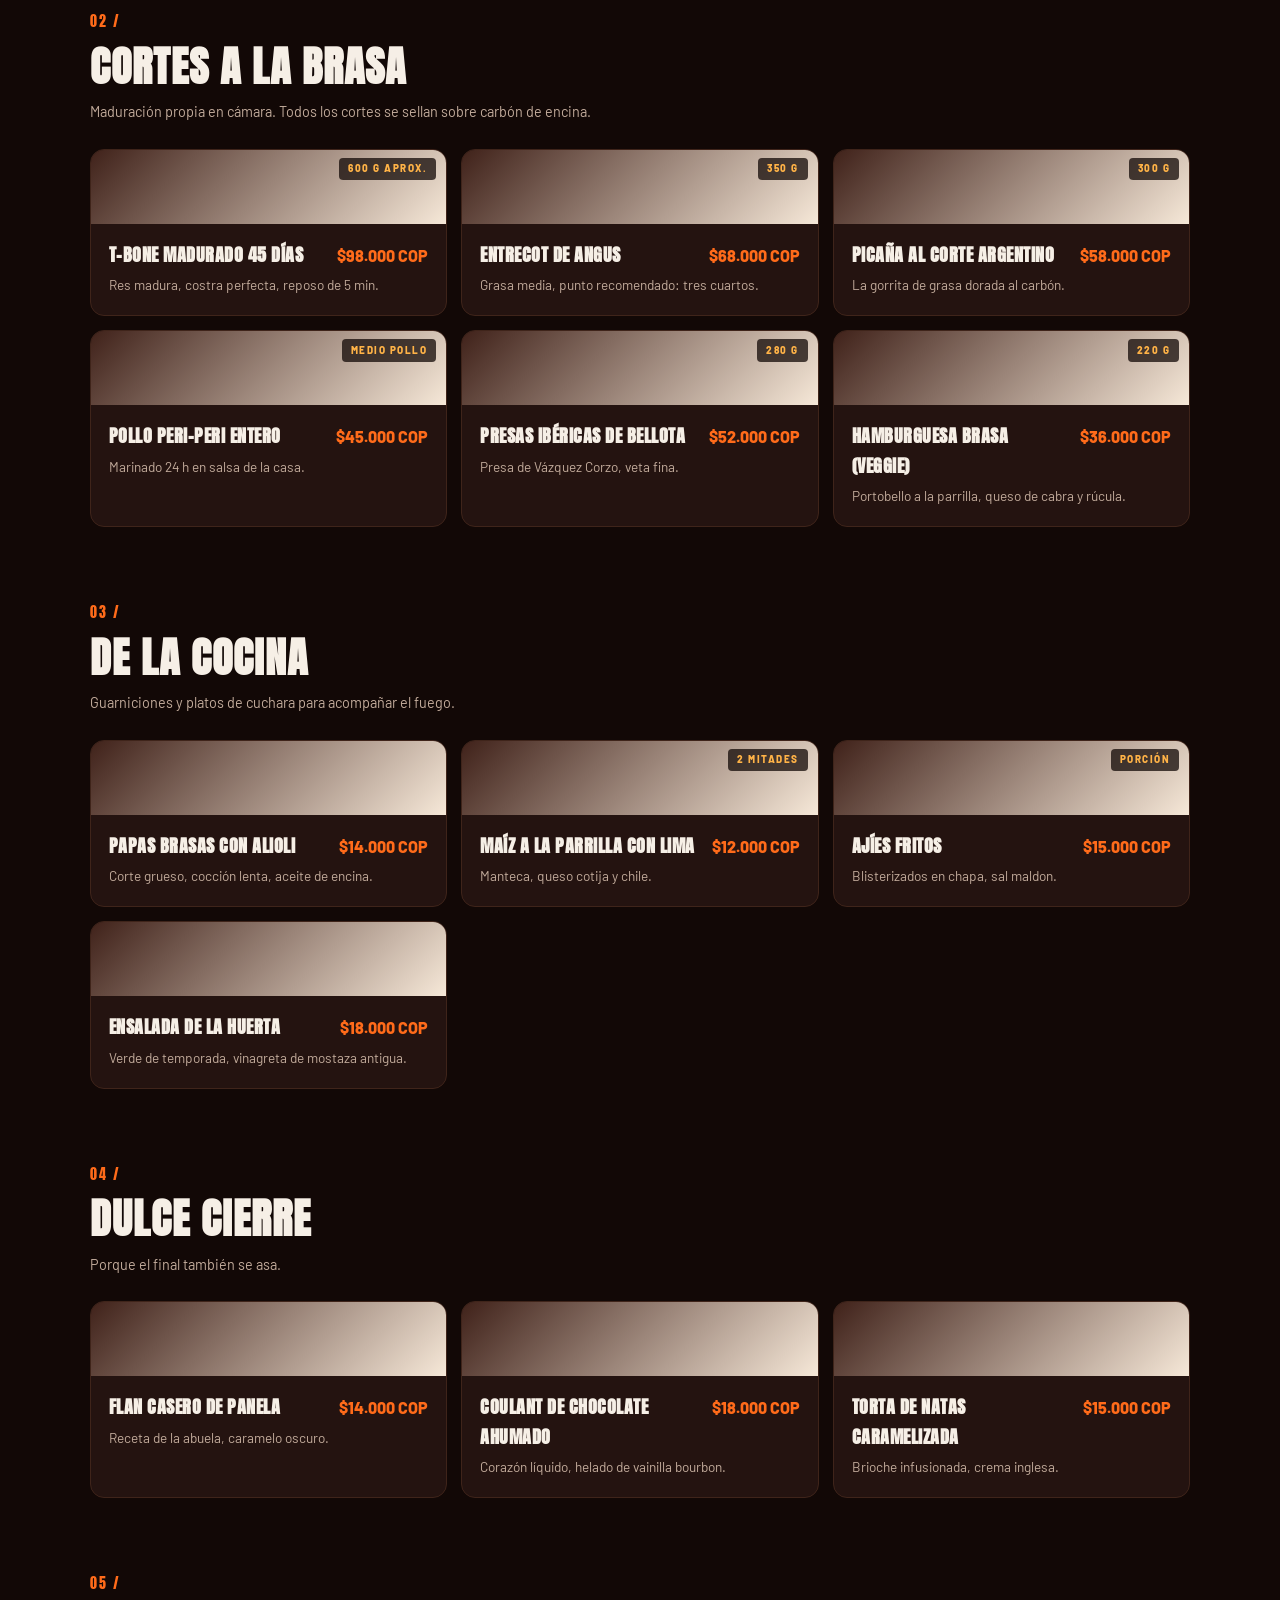
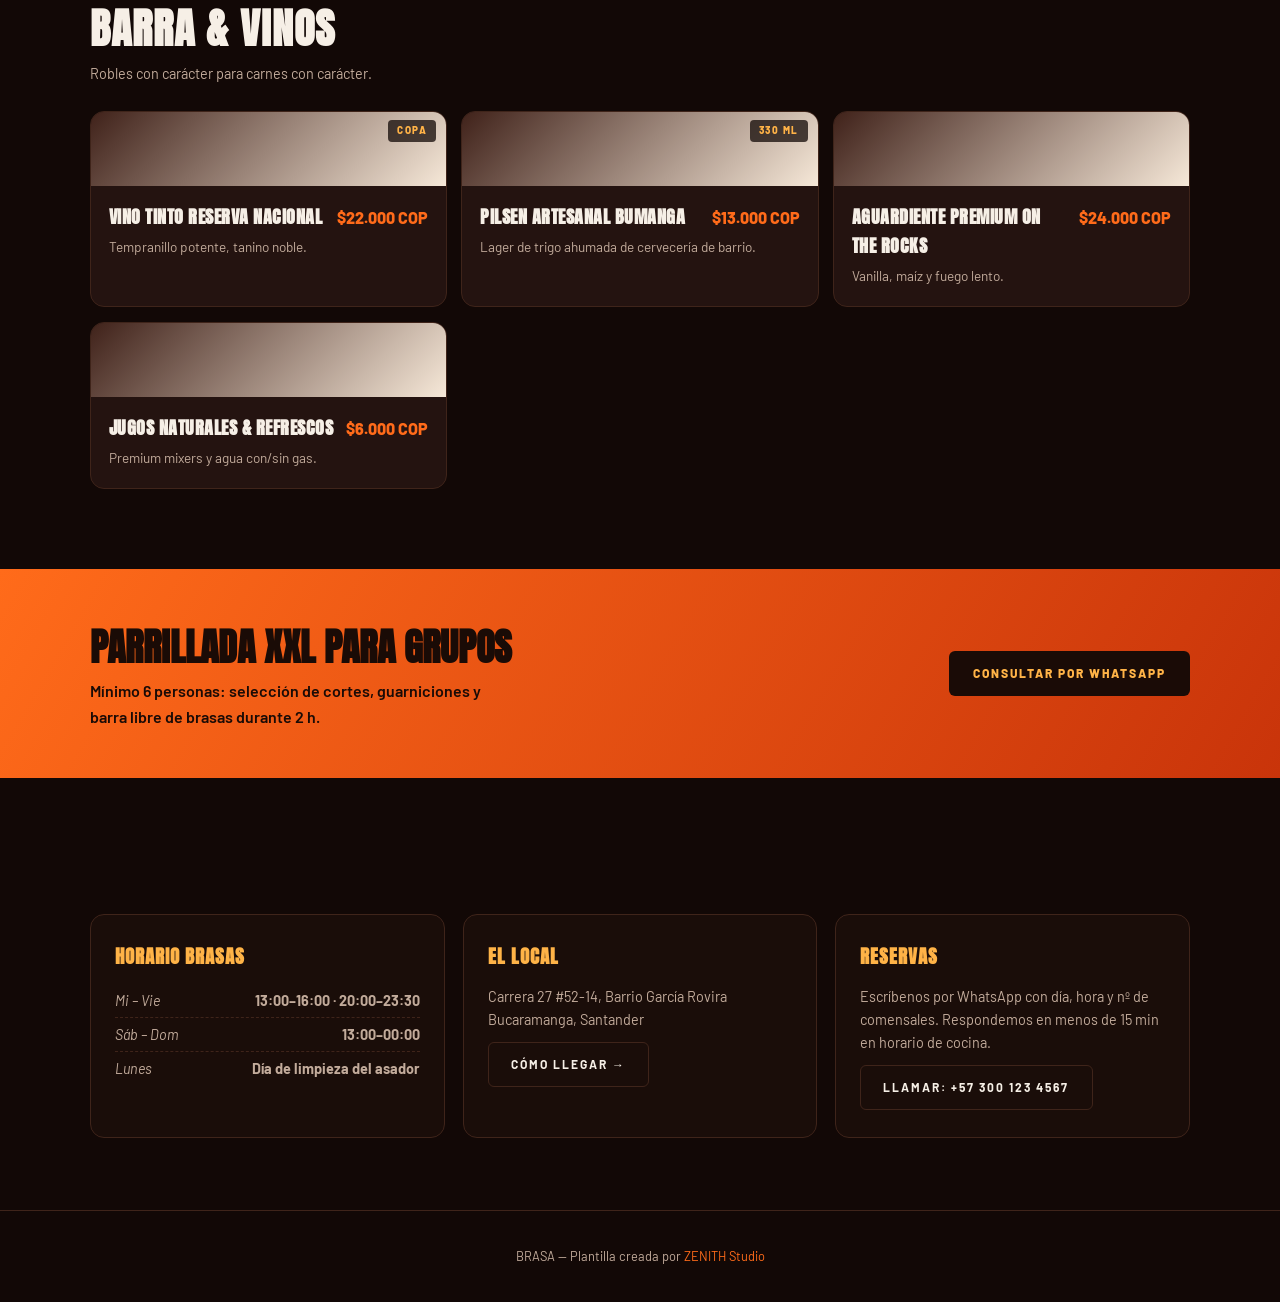
==== commit 3ae09750: "feat: localización Colombia — Bucaramanga, precios en COP (formato es-CO), fotos picsum.photos reale" ====
--- a/plantillas/brasa/index.html
+++ b/plantillas/brasa/index.html
@@ -22,7 +22,7 @@
         <a href="#promo">Eventos</a>
         <a href="#info">Dónde estamos</a>
       </nav>
-      <a class="btn-fire" href="https://wa.me/34600000000?text=%C2%A1Hola%20Brasa!%20Quiero%20reservar%20mesa" target="_blank" rel="noopener">Reservar</a>
+      <a class="btn-fire" href="https://wa.me/573001234567?text=%C2%A1Hola%20Brasa!%20Quiero%20reservar%20mesa" target="_blank" rel="noopener">Reservar</a>
       <button class="burger" id="burger" aria-label="Abrir menú"><span></span><span></span><span></span></button>
     </div>
   </header>
@@ -36,7 +36,7 @@
       <p>Carnes maduradas en casa, verdura de huerto vecino y fuego lento que no tiene prisa. Toca cualquier plato para conocer su historia… y pídelo por WhatsApp.</p>
       <div class="hero-actions">
         <a class="btn-fire" href="#para-empezar">Ver la carta</a>
-        <a class="btn-ghost" href="https://wa.me/34600000000?text=%C2%A1Hola%20Brasa!%20Quiero%20reservar%20mesa" target="_blank" rel="noopener">Reservar mesa</a>
+        <a class="btn-ghost" href="https://wa.me/573001234567?text=%C2%A1Hola%20Brasa!%20Quiero%20reservar%20mesa" target="_blank" rel="noopener">Reservar mesa</a>
       </div>
       <div class="hero-badges">
         <div><b>45 días</b><span>de maduración propia</span></div>
@@ -61,7 +61,7 @@
         <h3>Parrillada XXL para grupos</h3>
         <p>Mínimo 6 personas: selección de cortes, guarniciones y barra libre de brasas durante 2 h.</p>
       </div>
-      <a class="btn-dark" href="https://wa.me/34600000000?text=%C2%A1Hola%20Brasa!%20Quiero%20organizar%20una%20parrillada%20para%20grupo" target="_blank" rel="noopener">Consultar por WhatsApp</a>
+      <a class="btn-dark" href="https://wa.me/573001234567?text=%C2%A1Hola%20Brasa!%20Quiero%20organizar%20una%20parrillada%20para%20grupo" target="_blank" rel="noopener">Consultar por WhatsApp</a>
     </div>
   </section>
 
@@ -79,13 +79,13 @@
         </div>
         <div class="info-card">
           <h3>El local</h3>
-          <p>Carretera del Humo 7<br>Polígono La Encina<br>28007 Madrid</p>
-          <p style="margin-top:.7rem"><a class="btn-ghost" href="https://maps.google.com/?q=madrid" target="_blank" rel="noopener" style="display:inline-block">Cómo llegar →</a></p>
+          <p>Carrera 27 #52-14, Barrio García Rovira<br>Bucaramanga, Santander</p>
+          <p style="margin-top:.7rem"><a class="btn-ghost" href="https://maps.google.com/?q=garcia+rovira+bucaramanga" target="_blank" rel="noopener" style="display:inline-block">Cómo llegar →</a></p>
         </div>
         <div class="info-card">
           <h3>Reservas</h3>
           <p>Escríbenos por WhatsApp con día, hora y nº de comensales. Respondemos en menos de 15 min en horario de cocina.</p>
-          <p style="margin-top:.7rem"><a class="btn-ghost" href="tel:+34600000000" style="display:inline-block">Llamar: 600 00 00 00</a></p>
+          <p style="margin-top:.7rem"><a class="btn-ghost" href="tel:+573001234567" style="display:inline-block">Llamar: +57 300 123 4567</a></p>
         </div>
       </div>
     </div>
@@ -98,7 +98,7 @@
   </footer>
 
   <!-- FAB reserva -->
-  <a class="fab" href="https://wa.me/34600000000?text=%C2%A1Hola%20Brasa!%20Quiero%20reservar%20mesa" target="_blank" rel="noopener">Reservar mesa</a>
+  <a class="fab" href="https://wa.me/573001234567?text=%C2%A1Hola%20Brasa!%20Quiero%20reservar%20mesa" target="_blank" rel="noopener">Reservar mesa</a>
 
   <!-- Modal detalle plato -->
   <div class="modal-bg" id="modal-bg"><div class="modal" id="modal" role="dialog" aria-modal="true"></div></div>
